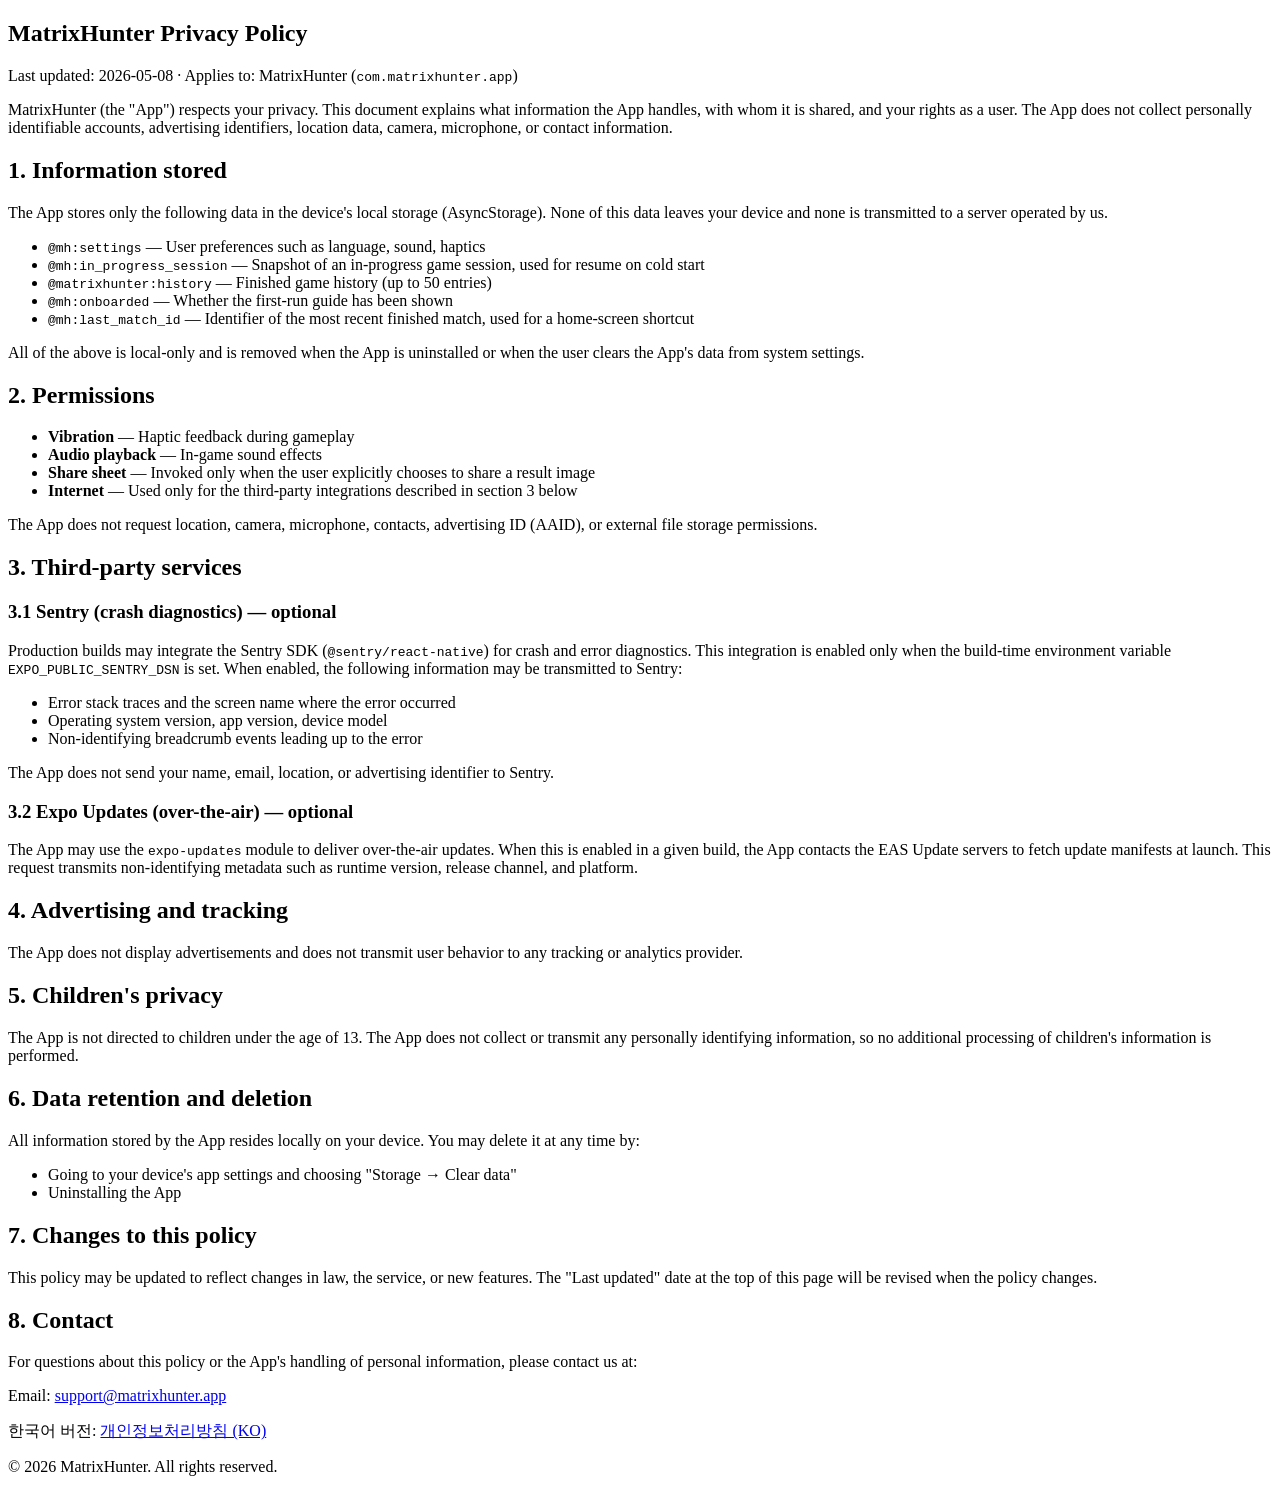
==== public/privacy/en.html @ 4cfc34ee "feat: initial privacy policy (ko, en)" ====
<!doctype html>
<html lang="en">
  <head>
    <meta charset="utf-8" />
    <meta name="viewport" content="width=device-width, initial-scale=1" />
    <meta name="robots" content="index, follow" />
    <title>MatrixHunter Privacy Policy</title>
    <link rel="stylesheet" href="/style.css" />
    <link rel="alternate" hreflang="en" href="/privacy/en.html" />
    <link rel="alternate" hreflang="ko" href="/privacy/ko.html" />
  </head>
  <body>
    <main class="container">
      <article>
        <h1>MatrixHunter Privacy Policy</h1>
        <p class="meta">
          Last updated: 2026-05-08 · Applies to: MatrixHunter
          (<code>com.matrixhunter.app</code>)
        </p>

        <p>
          MatrixHunter (the "App") respects your privacy. This document explains
          what information the App handles, with whom it is shared, and your
          rights as a user. The App does not collect personally identifiable
          accounts, advertising identifiers, location data, camera, microphone,
          or contact information.
        </p>

        <h2>1. Information stored</h2>
        <p>
          The App stores only the following data in the device's local storage
          (AsyncStorage). None of this data leaves your device and none is
          transmitted to a server operated by us.
        </p>
        <ul>
          <li>
            <code>@mh:settings</code> — User preferences such as language,
            sound, haptics
          </li>
          <li>
            <code>@mh:in_progress_session</code> — Snapshot of an in-progress
            game session, used for resume on cold start
          </li>
          <li>
            <code>@matrixhunter:history</code> — Finished game history (up to 50
            entries)
          </li>
          <li>
            <code>@mh:onboarded</code> — Whether the first-run guide has been
            shown
          </li>
          <li>
            <code>@mh:last_match_id</code> — Identifier of the most recent
            finished match, used for a home-screen shortcut
          </li>
        </ul>
        <p>
          All of the above is local-only and is removed when the App is
          uninstalled or when the user clears the App's data from system
          settings.
        </p>

        <h2>2. Permissions</h2>
        <ul>
          <li><strong>Vibration</strong> — Haptic feedback during gameplay</li>
          <li><strong>Audio playback</strong> — In-game sound effects</li>
          <li>
            <strong>Share sheet</strong> — Invoked only when the user explicitly
            chooses to share a result image
          </li>
          <li>
            <strong>Internet</strong> — Used only for the third-party
            integrations described in section 3 below
          </li>
        </ul>
        <p>
          The App does not request location, camera, microphone, contacts,
          advertising ID (AAID), or external file storage permissions.
        </p>

        <h2>3. Third-party services</h2>

        <h3>3.1 Sentry (crash diagnostics) — optional</h3>
        <p>
          Production builds may integrate the Sentry SDK
          (<code>@sentry/react-native</code>) for crash and error diagnostics.
          This integration is enabled only when the build-time environment
          variable <code>EXPO_PUBLIC_SENTRY_DSN</code> is set. When enabled, the
          following information may be transmitted to Sentry:
        </p>
        <ul>
          <li>
            Error stack traces and the screen name where the error occurred
          </li>
          <li>Operating system version, app version, device model</li>
          <li>Non-identifying breadcrumb events leading up to the error</li>
        </ul>
        <p>
          The App does not send your name, email, location, or advertising
          identifier to Sentry.
        </p>

        <h3>3.2 Expo Updates (over-the-air) — optional</h3>
        <p>
          The App may use the <code>expo-updates</code> module to deliver
          over-the-air updates. When this is enabled in a given build, the App
          contacts the EAS Update servers to fetch update manifests at launch.
          This request transmits non-identifying metadata such as runtime
          version, release channel, and platform.
        </p>

        <h2>4. Advertising and tracking</h2>
        <p>
          The App does not display advertisements and does not transmit user
          behavior to any tracking or analytics provider.
        </p>

        <h2>5. Children's privacy</h2>
        <p>
          The App is not directed to children under the age of 13. The App does
          not collect or transmit any personally identifying information, so no
          additional processing of children's information is performed.
        </p>

        <h2>6. Data retention and deletion</h2>
        <p>
          All information stored by the App resides locally on your device. You
          may delete it at any time by:
        </p>
        <ul>
          <li>
            Going to your device's app settings and choosing "Storage → Clear
            data"
          </li>
          <li>Uninstalling the App</li>
        </ul>

        <h2>7. Changes to this policy</h2>
        <p>
          This policy may be updated to reflect changes in law, the service, or
          new features. The "Last updated" date at the top of this page will be
          revised when the policy changes.
        </p>

        <h2>8. Contact</h2>
        <p>
          For questions about this policy or the App's handling of personal
          information, please contact us at:
        </p>
        <p>
          Email:
          <a href="mailto:support@matrixhunter.app">support@matrixhunter.app</a>
        </p>

        <p class="lang-switch">
          한국어 버전: <a href="/privacy/ko.html">개인정보처리방침 (KO)</a>
        </p>
      </article>

      <footer>
        <p class="muted">
          &copy; <span id="year"></span> MatrixHunter. All rights reserved.
        </p>
      </footer>
    </main>
    <script>
      document.getElementById("year").textContent = new Date().getFullYear();
    </script>
  </body>
</html>
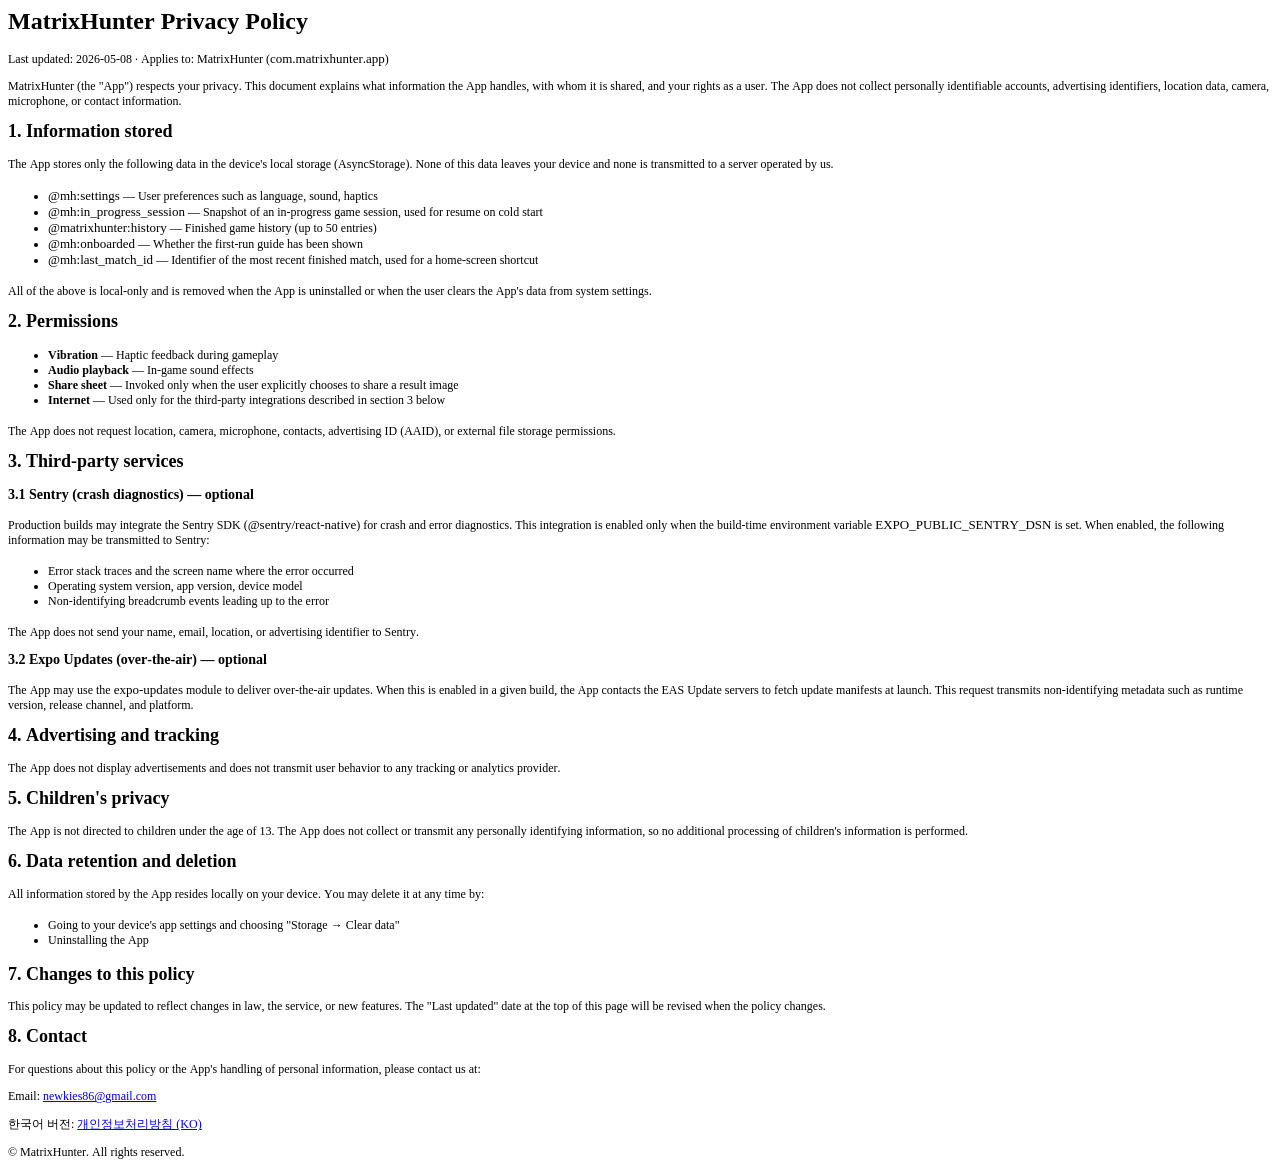
==== commit 12e57566: "email 변경" ====
--- a/public/privacy/en.html
+++ b/public/privacy/en.html
@@ -1,170 +1,77 @@
-<!doctype html>
-<html lang="en">
-  <head>
-    <meta charset="utf-8" />
-    <meta name="viewport" content="width=device-width, initial-scale=1" />
-    <meta name="robots" content="index, follow" />
-    <title>MatrixHunter Privacy Policy</title>
-    <link rel="stylesheet" href="/style.css" />
-    <link rel="alternate" hreflang="en" href="/privacy/en.html" />
-    <link rel="alternate" hreflang="ko" href="/privacy/ko.html" />
-  </head>
-  <body>
-    <main class="container">
-      <article>
-        <h1>MatrixHunter Privacy Policy</h1>
-        <p class="meta">
-          Last updated: 2026-05-08 · Applies to: MatrixHunter
-          (<code>com.matrixhunter.app</code>)
-        </p>
-
-        <p>
-          MatrixHunter (the "App") respects your privacy. This document explains
-          what information the App handles, with whom it is shared, and your
-          rights as a user. The App does not collect personally identifiable
-          accounts, advertising identifiers, location data, camera, microphone,
-          or contact information.
-        </p>
-
-        <h2>1. Information stored</h2>
-        <p>
-          The App stores only the following data in the device's local storage
-          (AsyncStorage). None of this data leaves your device and none is
-          transmitted to a server operated by us.
-        </p>
-        <ul>
-          <li>
-            <code>@mh:settings</code> — User preferences such as language,
-            sound, haptics
-          </li>
-          <li>
-            <code>@mh:in_progress_session</code> — Snapshot of an in-progress
-            game session, used for resume on cold start
-          </li>
-          <li>
-            <code>@matrixhunter:history</code> — Finished game history (up to 50
-            entries)
-          </li>
-          <li>
-            <code>@mh:onboarded</code> — Whether the first-run guide has been
-            shown
-          </li>
-          <li>
-            <code>@mh:last_match_id</code> — Identifier of the most recent
-            finished match, used for a home-screen shortcut
-          </li>
-        </ul>
-        <p>
-          All of the above is local-only and is removed when the App is
-          uninstalled or when the user clears the App's data from system
-          settings.
-        </p>
-
-        <h2>2. Permissions</h2>
-        <ul>
-          <li><strong>Vibration</strong> — Haptic feedback during gameplay</li>
-          <li><strong>Audio playback</strong> — In-game sound effects</li>
-          <li>
-            <strong>Share sheet</strong> — Invoked only when the user explicitly
-            chooses to share a result image
-          </li>
-          <li>
-            <strong>Internet</strong> — Used only for the third-party
-            integrations described in section 3 below
-          </li>
-        </ul>
-        <p>
-          The App does not request location, camera, microphone, contacts,
-          advertising ID (AAID), or external file storage permissions.
-        </p>
-
-        <h2>3. Third-party services</h2>
-
-        <h3>3.1 Sentry (crash diagnostics) — optional</h3>
-        <p>
-          Production builds may integrate the Sentry SDK
-          (<code>@sentry/react-native</code>) for crash and error diagnostics.
-          This integration is enabled only when the build-time environment
-          variable <code>EXPO_PUBLIC_SENTRY_DSN</code> is set. When enabled, the
-          following information may be transmitted to Sentry:
-        </p>
-        <ul>
-          <li>
-            Error stack traces and the screen name where the error occurred
-          </li>
-          <li>Operating system version, app version, device model</li>
-          <li>Non-identifying breadcrumb events leading up to the error</li>
-        </ul>
-        <p>
-          The App does not send your name, email, location, or advertising
-          identifier to Sentry.
-        </p>
-
-        <h3>3.2 Expo Updates (over-the-air) — optional</h3>
-        <p>
-          The App may use the <code>expo-updates</code> module to deliver
-          over-the-air updates. When this is enabled in a given build, the App
-          contacts the EAS Update servers to fetch update manifests at launch.
-          This request transmits non-identifying metadata such as runtime
-          version, release channel, and platform.
-        </p>
-
-        <h2>4. Advertising and tracking</h2>
-        <p>
-          The App does not display advertisements and does not transmit user
-          behavior to any tracking or analytics provider.
-        </p>
-
-        <h2>5. Children's privacy</h2>
-        <p>
-          The App is not directed to children under the age of 13. The App does
-          not collect or transmit any personally identifying information, so no
-          additional processing of children's information is performed.
-        </p>
-
-        <h2>6. Data retention and deletion</h2>
-        <p>
-          All information stored by the App resides locally on your device. You
-          may delete it at any time by:
-        </p>
-        <ul>
-          <li>
-            Going to your device's app settings and choosing "Storage → Clear
-            data"
-          </li>
-          <li>Uninstalling the App</li>
-        </ul>
-
-        <h2>7. Changes to this policy</h2>
-        <p>
-          This policy may be updated to reflect changes in law, the service, or
-          new features. The "Last updated" date at the top of this page will be
-          revised when the policy changes.
-        </p>
-
-        <h2>8. Contact</h2>
-        <p>
-          For questions about this policy or the App's handling of personal
-          information, please contact us at:
-        </p>
-        <p>
-          Email:
-          <a href="mailto:support@matrixhunter.app">support@matrixhunter.app</a>
-        </p>
-
-        <p class="lang-switch">
-          한국어 버전: <a href="/privacy/ko.html">개인정보처리방침 (KO)</a>
-        </p>
-      </article>
-
-      <footer>
-        <p class="muted">
-          &copy; <span id="year"></span> MatrixHunter. All rights reserved.
-        </p>
-      </footer>
-    </main>
-    <script>
-      document.getElementById("year").textContent = new Date().getFullYear();
-    </script>
-  </body>
+<!DOCTYPE html PUBLIC "-//W3C//DTD HTML 4.01//EN" "http://www.w3.org/TR/html4/strict.dtd">
+<html>
+<head>
+  <meta http-equiv="Content-Type" content="text/html; charset=utf-8">
+  <meta http-equiv="Content-Style-Type" content="text/css">
+  <title></title>
+  <meta name="Generator" content="Cocoa HTML Writer">
+  <meta name="CocoaVersion" content="2685.5">
+  <style type="text/css">
+    p.p2 {margin: 0.0px 0.0px 12.0px 0.0px; font: 12.0px Times; -webkit-text-stroke: #000000}
+    p.p6 {margin: 0.0px 0.0px 12.0px 0.0px; font: 12.0px Times; color: #0000e9; -webkit-text-stroke: #0000e9}
+    li.li4 {margin: 0.0px 0.0px 0.0px 0.0px; font: 12.0px Times; -webkit-text-stroke: #000000}
+    span.s1 {font-kerning: none}
+    span.s2 {font: 13.0px Menlo; font-kerning: none}
+    span.s3 {font: 13.0px Menlo; -webkit-text-stroke: 0px #000000}
+    span.s4 {-webkit-text-stroke: 0px #000000}
+    span.s5 {font: 12.0px 'Times New Roman'; font-kerning: none}
+    span.s6 {font-kerning: none; color: #000000; -webkit-text-stroke: 0px #000000}
+    span.s7 {text-decoration: underline ; font-kerning: none}
+    span.s8 {font: 12.0px AppleMyungjo; font-kerning: none; color: #000000; -webkit-text-stroke: 0px #000000}
+    span.s9 {font: 12.0px AppleMyungjo; text-decoration: underline ; font-kerning: none; -webkit-text-stroke: 0px #0000e9}
+    span.s10 {text-decoration: underline ; font-kerning: none; -webkit-text-stroke: 0px #0000e9}
+    ul.ul1 {list-style-type: disc}
+  </style>
+</head>
+<body>
+<h1 style="margin: 0.0px 0.0px 16.1px 0.0px; font: 24.0px Times; -webkit-text-stroke: #000000"><span class="s1"><b>MatrixHunter Privacy Policy</b></span></h1>
+<p class="p2"><span class="s1">Last updated: 2026-05-08 · Applies to: MatrixHunter (</span><span class="s2">com.matrixhunter.app</span><span class="s1">)</span></p>
+<p class="p2"><span class="s1">MatrixHunter (the "App") respects your privacy. This document explains what information the App handles, with whom it is shared, and your rights as a user. The App does not collect personally identifiable accounts, advertising identifiers, location data, camera, microphone, or contact information.</span></p>
+<h2 style="margin: 0.0px 0.0px 14.9px 0.0px; font: 18.0px Times; -webkit-text-stroke: #000000"><span class="s1"><b>1. Information stored</b></span></h2>
+<p class="p2"><span class="s1">The App stores only the following data in the device's local storage (AsyncStorage). None of this data leaves your device and none is transmitted to a server operated by us.</span></p>
+<ul class="ul1">
+  <li class="li4"><span class="s3"></span><span class="s2">@mh:settings</span><span class="s1"> — User preferences such as language, sound, haptics</span></li>
+  <li class="li4"><span class="s3"></span><span class="s2">@mh:in_progress_session</span><span class="s1"> — Snapshot of an in-progress game session, used for resume on cold start</span></li>
+  <li class="li4"><span class="s3"></span><span class="s2">@matrixhunter:history</span><span class="s1"> — Finished game history (up to 50 entries)</span></li>
+  <li class="li4"><span class="s3"></span><span class="s2">@mh:onboarded</span><span class="s1"> — Whether the first-run guide has been shown</span></li>
+  <li class="li4"><span class="s3"></span><span class="s2">@mh:last_match_id</span><span class="s1"> — Identifier of the most recent finished match, used for a home-screen shortcut</span></li>
+</ul>
+<p class="p2"><span class="s1">All of the above is local-only and is removed when the App is uninstalled or when the user clears the App's data from system settings.</span></p>
+<h2 style="margin: 0.0px 0.0px 14.9px 0.0px; font: 18.0px Times; -webkit-text-stroke: #000000"><span class="s1"><b>2. Permissions</b></span></h2>
+<ul class="ul1">
+  <li class="li4"><span class="s4"><b></b></span><span class="s1"><b>Vibration</b> — Haptic feedback during gameplay</span></li>
+  <li class="li4"><span class="s4"><b></b></span><span class="s1"><b>Audio playback</b> — In-game sound effects</span></li>
+  <li class="li4"><span class="s4"><b></b></span><span class="s1"><b>Share sheet</b> — Invoked only when the user explicitly chooses to share a result image</span></li>
+  <li class="li4"><span class="s4"><b></b></span><span class="s1"><b>Internet</b> — Used only for the third-party integrations described in section 3 below</span></li>
+</ul>
+<p class="p2"><span class="s1">The App does not request location, camera, microphone, contacts, advertising ID (AAID), or external file storage permissions.</span></p>
+<h2 style="margin: 0.0px 0.0px 14.9px 0.0px; font: 18.0px Times; -webkit-text-stroke: #000000"><span class="s1"><b>3. Third-party services</b></span></h2>
+<h3 style="margin: 0.0px 0.0px 14.0px 0.0px; font: 14.0px Times; -webkit-text-stroke: #000000"><span class="s1"><b>3.1 Sentry (crash diagnostics) — optional</b></span></h3>
+<p class="p2"><span class="s1">Production builds may integrate the Sentry SDK (</span><span class="s2">@sentry/react-native</span><span class="s1">) for crash and error diagnostics. This integration is enabled only when the build-time environment variable </span><span class="s2">EXPO_PUBLIC_SENTRY_DSN</span><span class="s1"> is set. When enabled, the following information may be transmitted to Sentry:</span></p>
+<ul class="ul1">
+  <li class="li4"><span class="s4"></span><span class="s1">Error stack traces and the screen name where the error occurred</span></li>
+  <li class="li4"><span class="s4"></span><span class="s1">Operating system version, app version, device model</span></li>
+  <li class="li4"><span class="s4"></span><span class="s1">Non-identifying breadcrumb events leading up to the error</span></li>
+</ul>
+<p class="p2"><span class="s1">The App does not send your name, email, location, or advertising identifier to Sentry.</span></p>
+<h3 style="margin: 0.0px 0.0px 14.0px 0.0px; font: 14.0px Times; -webkit-text-stroke: #000000"><span class="s1"><b>3.2 Expo Updates (over-the-air) — optional</b></span></h3>
+<p class="p2"><span class="s1">The App may use the </span><span class="s2">expo-updates</span><span class="s1"> module to deliver over-the-air updates. When this is enabled in a given build, the App contacts the EAS Update servers to fetch update manifests at launch. This request transmits non-identifying metadata such as runtime version, release channel, and platform.</span></p>
+<h2 style="margin: 0.0px 0.0px 14.9px 0.0px; font: 18.0px Times; -webkit-text-stroke: #000000"><span class="s1"><b>4. Advertising and tracking</b></span></h2>
+<p class="p2"><span class="s1">The App does not display advertisements and does not transmit user behavior to any tracking or analytics provider.</span></p>
+<h2 style="margin: 0.0px 0.0px 14.9px 0.0px; font: 18.0px Times; -webkit-text-stroke: #000000"><span class="s1"><b>5. Children's privacy</b></span></h2>
+<p class="p2"><span class="s1">The App is not directed to children under the age of 13. The App does not collect or transmit any personally identifying information, so no additional processing of children's information is performed.</span></p>
+<h2 style="margin: 0.0px 0.0px 14.9px 0.0px; font: 18.0px Times; -webkit-text-stroke: #000000"><span class="s1"><b>6. Data retention and deletion</b></span></h2>
+<p class="p2"><span class="s1">All information stored by the App resides locally on your device. You may delete it at any time by:</span></p>
+<ul class="ul1">
+  <li class="li4"><span class="s4"></span><span class="s1">Going to your device's app settings and choosing "Storage </span><span class="s5">→</span><span class="s1"> Clear data"</span></li>
+  <li class="li4"><span class="s4"></span><span class="s1">Uninstalling the App</span></li>
+</ul>
+<h2 style="margin: 0.0px 0.0px 14.9px 0.0px; font: 18.0px Times; -webkit-text-stroke: #000000"><span class="s1"><b>7. Changes to this policy</b></span></h2>
+<p class="p2"><span class="s1">This policy may be updated to reflect changes in law, the service, or new features. The "Last updated" date at the top of this page will be revised when the policy changes.</span></p>
+<h2 style="margin: 0.0px 0.0px 14.9px 0.0px; font: 18.0px Times; -webkit-text-stroke: #000000"><span class="s1"><b>8. Contact</b></span></h2>
+<p class="p2"><span class="s1">For questions about this policy or the App's handling of personal information, please contact us at:</span></p>
+<p class="p6"><span class="s6">Email: </span><span class="s7">newkies86@gmail.com</span></p>
+<p class="p6"><span class="s8">한국어</span><span class="s6"> </span><span class="s8">버전</span><span class="s6">: <a href="file:///privacy/ko.html"><span class="s9">개인정보처리방침</span><span class="s10"> (KO)</span></a></span></p>
+<p class="p2"><span class="s1">© MatrixHunter. All rights reserved.</span></p>
+</body>
 </html>
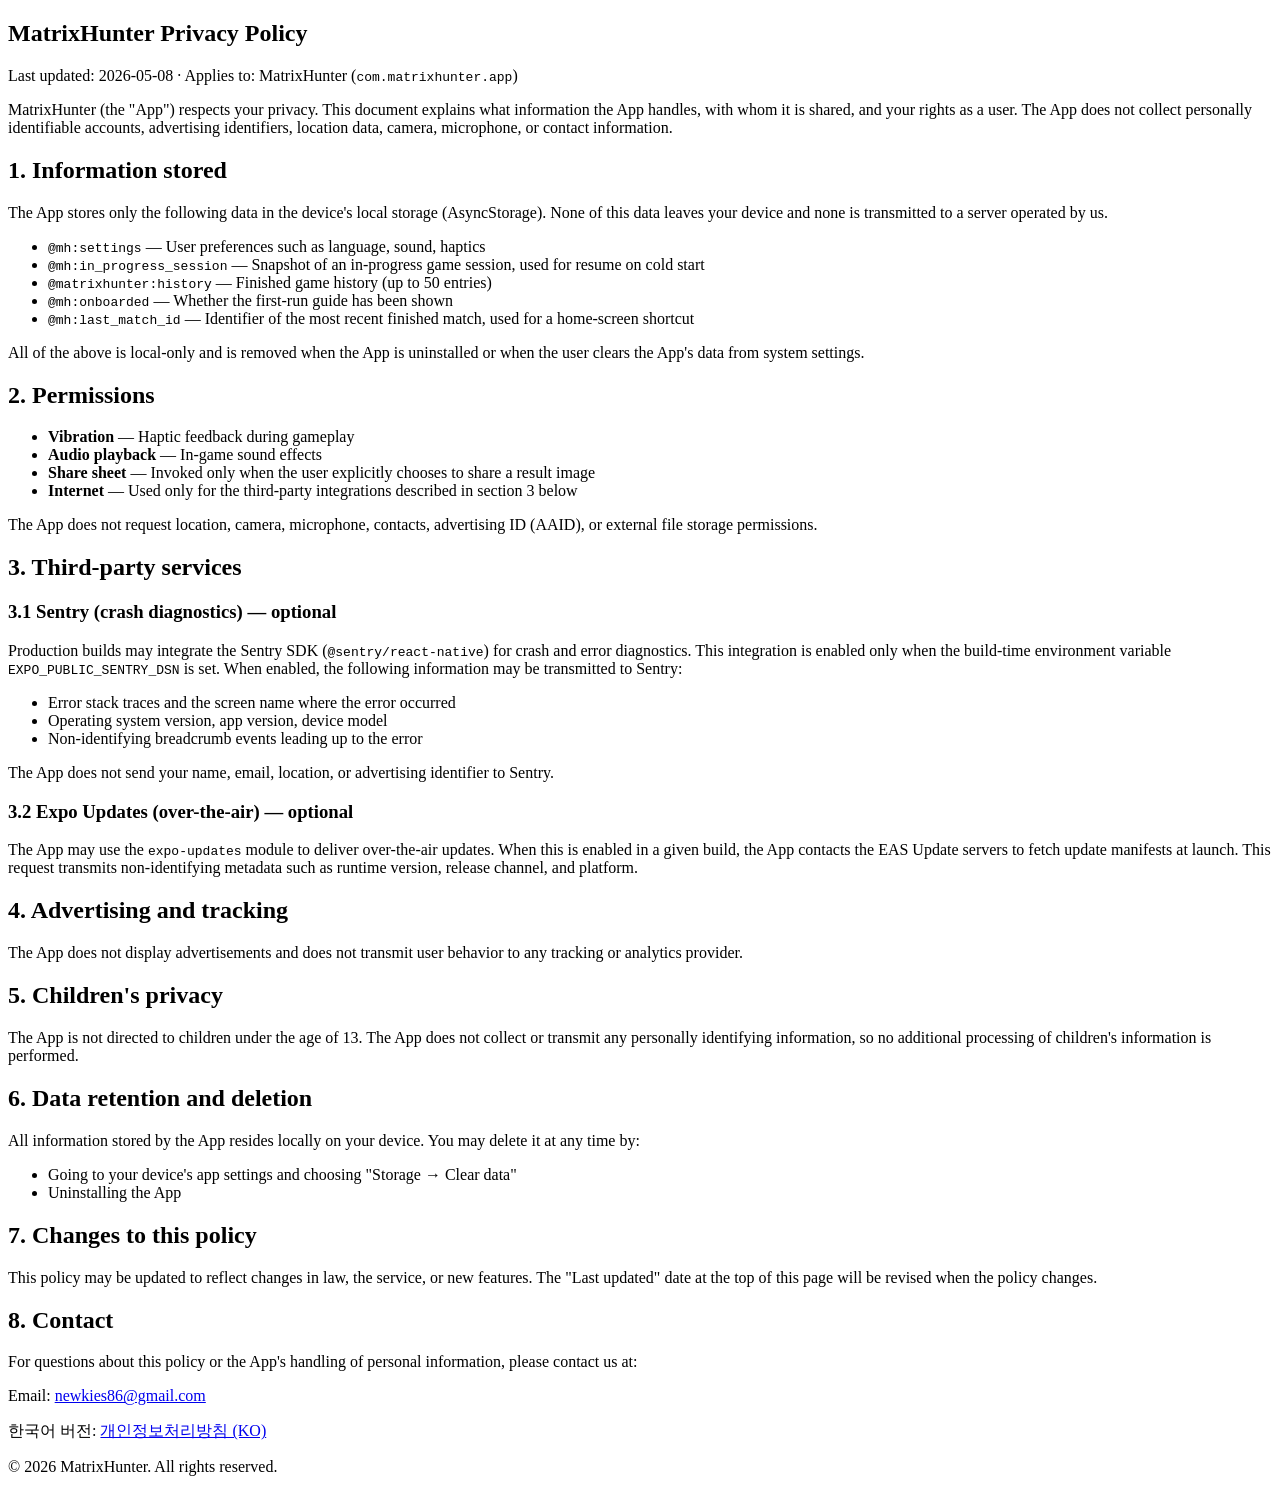
==== commit a6bd0d73: "이메일 변경" ====
--- a/public/privacy/en.html
+++ b/public/privacy/en.html
@@ -1,77 +1,170 @@
-<!DOCTYPE html PUBLIC "-//W3C//DTD HTML 4.01//EN" "http://www.w3.org/TR/html4/strict.dtd">
-<html>
-<head>
-  <meta http-equiv="Content-Type" content="text/html; charset=utf-8">
-  <meta http-equiv="Content-Style-Type" content="text/css">
-  <title></title>
-  <meta name="Generator" content="Cocoa HTML Writer">
-  <meta name="CocoaVersion" content="2685.5">
-  <style type="text/css">
-    p.p2 {margin: 0.0px 0.0px 12.0px 0.0px; font: 12.0px Times; -webkit-text-stroke: #000000}
-    p.p6 {margin: 0.0px 0.0px 12.0px 0.0px; font: 12.0px Times; color: #0000e9; -webkit-text-stroke: #0000e9}
-    li.li4 {margin: 0.0px 0.0px 0.0px 0.0px; font: 12.0px Times; -webkit-text-stroke: #000000}
-    span.s1 {font-kerning: none}
-    span.s2 {font: 13.0px Menlo; font-kerning: none}
-    span.s3 {font: 13.0px Menlo; -webkit-text-stroke: 0px #000000}
-    span.s4 {-webkit-text-stroke: 0px #000000}
-    span.s5 {font: 12.0px 'Times New Roman'; font-kerning: none}
-    span.s6 {font-kerning: none; color: #000000; -webkit-text-stroke: 0px #000000}
-    span.s7 {text-decoration: underline ; font-kerning: none}
-    span.s8 {font: 12.0px AppleMyungjo; font-kerning: none; color: #000000; -webkit-text-stroke: 0px #000000}
-    span.s9 {font: 12.0px AppleMyungjo; text-decoration: underline ; font-kerning: none; -webkit-text-stroke: 0px #0000e9}
-    span.s10 {text-decoration: underline ; font-kerning: none; -webkit-text-stroke: 0px #0000e9}
-    ul.ul1 {list-style-type: disc}
-  </style>
-</head>
-<body>
-<h1 style="margin: 0.0px 0.0px 16.1px 0.0px; font: 24.0px Times; -webkit-text-stroke: #000000"><span class="s1"><b>MatrixHunter Privacy Policy</b></span></h1>
-<p class="p2"><span class="s1">Last updated: 2026-05-08 · Applies to: MatrixHunter (</span><span class="s2">com.matrixhunter.app</span><span class="s1">)</span></p>
-<p class="p2"><span class="s1">MatrixHunter (the "App") respects your privacy. This document explains what information the App handles, with whom it is shared, and your rights as a user. The App does not collect personally identifiable accounts, advertising identifiers, location data, camera, microphone, or contact information.</span></p>
-<h2 style="margin: 0.0px 0.0px 14.9px 0.0px; font: 18.0px Times; -webkit-text-stroke: #000000"><span class="s1"><b>1. Information stored</b></span></h2>
-<p class="p2"><span class="s1">The App stores only the following data in the device's local storage (AsyncStorage). None of this data leaves your device and none is transmitted to a server operated by us.</span></p>
-<ul class="ul1">
-  <li class="li4"><span class="s3"></span><span class="s2">@mh:settings</span><span class="s1"> — User preferences such as language, sound, haptics</span></li>
-  <li class="li4"><span class="s3"></span><span class="s2">@mh:in_progress_session</span><span class="s1"> — Snapshot of an in-progress game session, used for resume on cold start</span></li>
-  <li class="li4"><span class="s3"></span><span class="s2">@matrixhunter:history</span><span class="s1"> — Finished game history (up to 50 entries)</span></li>
-  <li class="li4"><span class="s3"></span><span class="s2">@mh:onboarded</span><span class="s1"> — Whether the first-run guide has been shown</span></li>
-  <li class="li4"><span class="s3"></span><span class="s2">@mh:last_match_id</span><span class="s1"> — Identifier of the most recent finished match, used for a home-screen shortcut</span></li>
-</ul>
-<p class="p2"><span class="s1">All of the above is local-only and is removed when the App is uninstalled or when the user clears the App's data from system settings.</span></p>
-<h2 style="margin: 0.0px 0.0px 14.9px 0.0px; font: 18.0px Times; -webkit-text-stroke: #000000"><span class="s1"><b>2. Permissions</b></span></h2>
-<ul class="ul1">
-  <li class="li4"><span class="s4"><b></b></span><span class="s1"><b>Vibration</b> — Haptic feedback during gameplay</span></li>
-  <li class="li4"><span class="s4"><b></b></span><span class="s1"><b>Audio playback</b> — In-game sound effects</span></li>
-  <li class="li4"><span class="s4"><b></b></span><span class="s1"><b>Share sheet</b> — Invoked only when the user explicitly chooses to share a result image</span></li>
-  <li class="li4"><span class="s4"><b></b></span><span class="s1"><b>Internet</b> — Used only for the third-party integrations described in section 3 below</span></li>
-</ul>
-<p class="p2"><span class="s1">The App does not request location, camera, microphone, contacts, advertising ID (AAID), or external file storage permissions.</span></p>
-<h2 style="margin: 0.0px 0.0px 14.9px 0.0px; font: 18.0px Times; -webkit-text-stroke: #000000"><span class="s1"><b>3. Third-party services</b></span></h2>
-<h3 style="margin: 0.0px 0.0px 14.0px 0.0px; font: 14.0px Times; -webkit-text-stroke: #000000"><span class="s1"><b>3.1 Sentry (crash diagnostics) — optional</b></span></h3>
-<p class="p2"><span class="s1">Production builds may integrate the Sentry SDK (</span><span class="s2">@sentry/react-native</span><span class="s1">) for crash and error diagnostics. This integration is enabled only when the build-time environment variable </span><span class="s2">EXPO_PUBLIC_SENTRY_DSN</span><span class="s1"> is set. When enabled, the following information may be transmitted to Sentry:</span></p>
-<ul class="ul1">
-  <li class="li4"><span class="s4"></span><span class="s1">Error stack traces and the screen name where the error occurred</span></li>
-  <li class="li4"><span class="s4"></span><span class="s1">Operating system version, app version, device model</span></li>
-  <li class="li4"><span class="s4"></span><span class="s1">Non-identifying breadcrumb events leading up to the error</span></li>
-</ul>
-<p class="p2"><span class="s1">The App does not send your name, email, location, or advertising identifier to Sentry.</span></p>
-<h3 style="margin: 0.0px 0.0px 14.0px 0.0px; font: 14.0px Times; -webkit-text-stroke: #000000"><span class="s1"><b>3.2 Expo Updates (over-the-air) — optional</b></span></h3>
-<p class="p2"><span class="s1">The App may use the </span><span class="s2">expo-updates</span><span class="s1"> module to deliver over-the-air updates. When this is enabled in a given build, the App contacts the EAS Update servers to fetch update manifests at launch. This request transmits non-identifying metadata such as runtime version, release channel, and platform.</span></p>
-<h2 style="margin: 0.0px 0.0px 14.9px 0.0px; font: 18.0px Times; -webkit-text-stroke: #000000"><span class="s1"><b>4. Advertising and tracking</b></span></h2>
-<p class="p2"><span class="s1">The App does not display advertisements and does not transmit user behavior to any tracking or analytics provider.</span></p>
-<h2 style="margin: 0.0px 0.0px 14.9px 0.0px; font: 18.0px Times; -webkit-text-stroke: #000000"><span class="s1"><b>5. Children's privacy</b></span></h2>
-<p class="p2"><span class="s1">The App is not directed to children under the age of 13. The App does not collect or transmit any personally identifying information, so no additional processing of children's information is performed.</span></p>
-<h2 style="margin: 0.0px 0.0px 14.9px 0.0px; font: 18.0px Times; -webkit-text-stroke: #000000"><span class="s1"><b>6. Data retention and deletion</b></span></h2>
-<p class="p2"><span class="s1">All information stored by the App resides locally on your device. You may delete it at any time by:</span></p>
-<ul class="ul1">
-  <li class="li4"><span class="s4"></span><span class="s1">Going to your device's app settings and choosing "Storage </span><span class="s5">→</span><span class="s1"> Clear data"</span></li>
-  <li class="li4"><span class="s4"></span><span class="s1">Uninstalling the App</span></li>
-</ul>
-<h2 style="margin: 0.0px 0.0px 14.9px 0.0px; font: 18.0px Times; -webkit-text-stroke: #000000"><span class="s1"><b>7. Changes to this policy</b></span></h2>
-<p class="p2"><span class="s1">This policy may be updated to reflect changes in law, the service, or new features. The "Last updated" date at the top of this page will be revised when the policy changes.</span></p>
-<h2 style="margin: 0.0px 0.0px 14.9px 0.0px; font: 18.0px Times; -webkit-text-stroke: #000000"><span class="s1"><b>8. Contact</b></span></h2>
-<p class="p2"><span class="s1">For questions about this policy or the App's handling of personal information, please contact us at:</span></p>
-<p class="p6"><span class="s6">Email: </span><span class="s7">newkies86@gmail.com</span></p>
-<p class="p6"><span class="s8">한국어</span><span class="s6"> </span><span class="s8">버전</span><span class="s6">: <a href="file:///privacy/ko.html"><span class="s9">개인정보처리방침</span><span class="s10"> (KO)</span></a></span></p>
-<p class="p2"><span class="s1">© MatrixHunter. All rights reserved.</span></p>
-</body>
+<!doctype html>
+<html lang="en">
+  <head>
+    <meta charset="utf-8" />
+    <meta name="viewport" content="width=device-width, initial-scale=1" />
+    <meta name="robots" content="index, follow" />
+    <title>MatrixHunter Privacy Policy</title>
+    <link rel="stylesheet" href="/style.css" />
+    <link rel="alternate" hreflang="en" href="/privacy/en.html" />
+    <link rel="alternate" hreflang="ko" href="/privacy/ko.html" />
+  </head>
+  <body>
+    <main class="container">
+      <article>
+        <h1>MatrixHunter Privacy Policy</h1>
+        <p class="meta">
+          Last updated: 2026-05-08 · Applies to: MatrixHunter
+          (<code>com.matrixhunter.app</code>)
+        </p>
+
+        <p>
+          MatrixHunter (the "App") respects your privacy. This document explains
+          what information the App handles, with whom it is shared, and your
+          rights as a user. The App does not collect personally identifiable
+          accounts, advertising identifiers, location data, camera, microphone,
+          or contact information.
+        </p>
+
+        <h2>1. Information stored</h2>
+        <p>
+          The App stores only the following data in the device's local storage
+          (AsyncStorage). None of this data leaves your device and none is
+          transmitted to a server operated by us.
+        </p>
+        <ul>
+          <li>
+            <code>@mh:settings</code> — User preferences such as language,
+            sound, haptics
+          </li>
+          <li>
+            <code>@mh:in_progress_session</code> — Snapshot of an in-progress
+            game session, used for resume on cold start
+          </li>
+          <li>
+            <code>@matrixhunter:history</code> — Finished game history (up to 50
+            entries)
+          </li>
+          <li>
+            <code>@mh:onboarded</code> — Whether the first-run guide has been
+            shown
+          </li>
+          <li>
+            <code>@mh:last_match_id</code> — Identifier of the most recent
+            finished match, used for a home-screen shortcut
+          </li>
+        </ul>
+        <p>
+          All of the above is local-only and is removed when the App is
+          uninstalled or when the user clears the App's data from system
+          settings.
+        </p>
+
+        <h2>2. Permissions</h2>
+        <ul>
+          <li><strong>Vibration</strong> — Haptic feedback during gameplay</li>
+          <li><strong>Audio playback</strong> — In-game sound effects</li>
+          <li>
+            <strong>Share sheet</strong> — Invoked only when the user explicitly
+            chooses to share a result image
+          </li>
+          <li>
+            <strong>Internet</strong> — Used only for the third-party
+            integrations described in section 3 below
+          </li>
+        </ul>
+        <p>
+          The App does not request location, camera, microphone, contacts,
+          advertising ID (AAID), or external file storage permissions.
+        </p>
+
+        <h2>3. Third-party services</h2>
+
+        <h3>3.1 Sentry (crash diagnostics) — optional</h3>
+        <p>
+          Production builds may integrate the Sentry SDK
+          (<code>@sentry/react-native</code>) for crash and error diagnostics.
+          This integration is enabled only when the build-time environment
+          variable <code>EXPO_PUBLIC_SENTRY_DSN</code> is set. When enabled, the
+          following information may be transmitted to Sentry:
+        </p>
+        <ul>
+          <li>
+            Error stack traces and the screen name where the error occurred
+          </li>
+          <li>Operating system version, app version, device model</li>
+          <li>Non-identifying breadcrumb events leading up to the error</li>
+        </ul>
+        <p>
+          The App does not send your name, email, location, or advertising
+          identifier to Sentry.
+        </p>
+
+        <h3>3.2 Expo Updates (over-the-air) — optional</h3>
+        <p>
+          The App may use the <code>expo-updates</code> module to deliver
+          over-the-air updates. When this is enabled in a given build, the App
+          contacts the EAS Update servers to fetch update manifests at launch.
+          This request transmits non-identifying metadata such as runtime
+          version, release channel, and platform.
+        </p>
+
+        <h2>4. Advertising and tracking</h2>
+        <p>
+          The App does not display advertisements and does not transmit user
+          behavior to any tracking or analytics provider.
+        </p>
+
+        <h2>5. Children's privacy</h2>
+        <p>
+          The App is not directed to children under the age of 13. The App does
+          not collect or transmit any personally identifying information, so no
+          additional processing of children's information is performed.
+        </p>
+
+        <h2>6. Data retention and deletion</h2>
+        <p>
+          All information stored by the App resides locally on your device. You
+          may delete it at any time by:
+        </p>
+        <ul>
+          <li>
+            Going to your device's app settings and choosing "Storage → Clear
+            data"
+          </li>
+          <li>Uninstalling the App</li>
+        </ul>
+
+        <h2>7. Changes to this policy</h2>
+        <p>
+          This policy may be updated to reflect changes in law, the service, or
+          new features. The "Last updated" date at the top of this page will be
+          revised when the policy changes.
+        </p>
+
+        <h2>8. Contact</h2>
+        <p>
+          For questions about this policy or the App's handling of personal
+          information, please contact us at:
+        </p>
+        <p>
+          Email:
+          <a href="mailto:newkies86@gmail.com">newkies86@gmail.com</a>
+        </p>
+
+        <p class="lang-switch">
+          한국어 버전: <a href="/privacy/ko.html">개인정보처리방침 (KO)</a>
+        </p>
+      </article>
+
+      <footer>
+        <p class="muted">
+          &copy; <span id="year"></span> MatrixHunter. All rights reserved.
+        </p>
+      </footer>
+    </main>
+    <script>
+      document.getElementById("year").textContent = new Date().getFullYear();
+    </script>
+  </body>
 </html>
